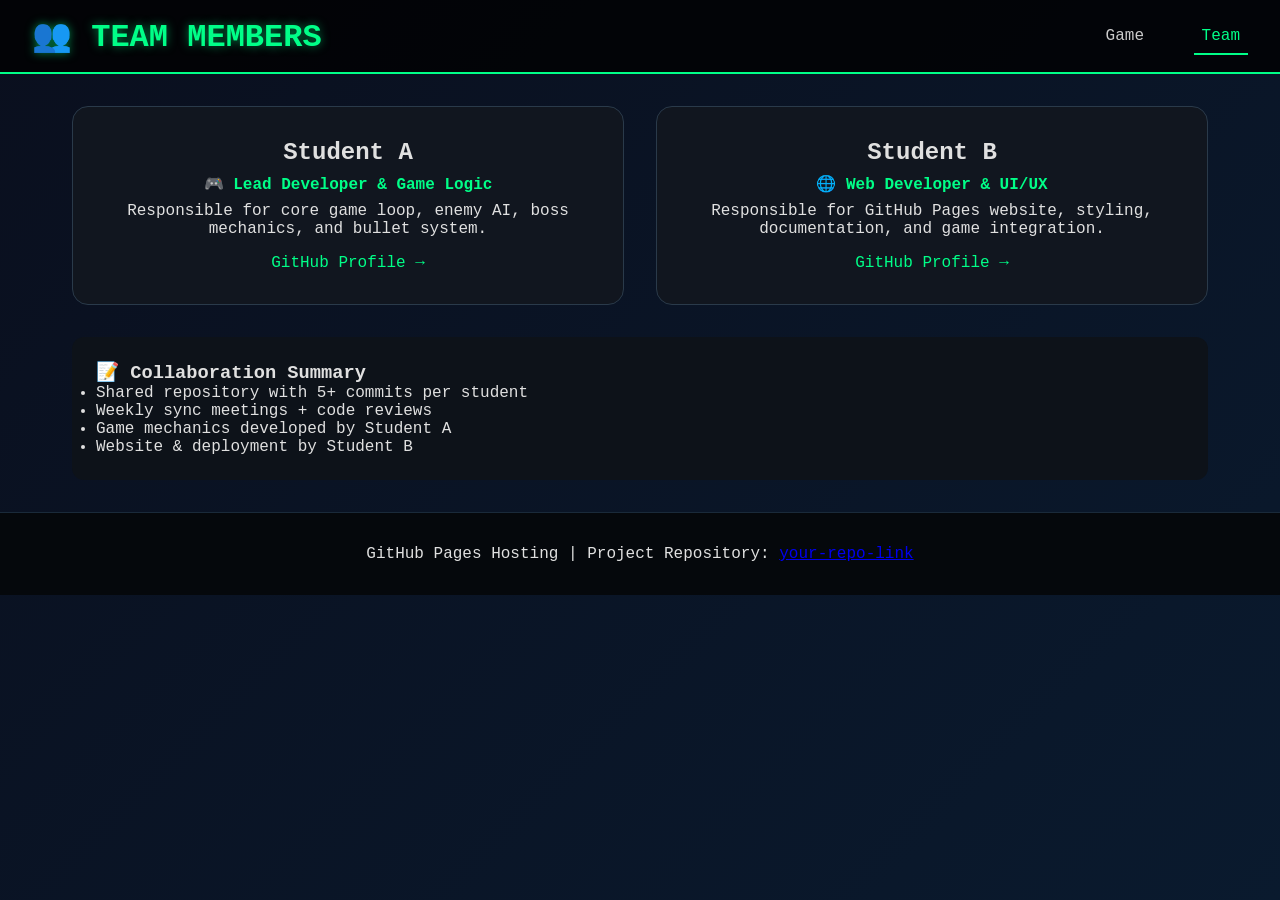
==== team.html @ d8b73cff "Add files via upload" ====
<!DOCTYPE html>
<html lang="en">
<head>
    <meta charset="UTF-8">
    <meta name="viewport" content="width=device-width, initial-scale=1.0">
    <title>Team | Top-Down Shooter</title>
    <link rel="stylesheet" href="style.css">
</head>
<body>
    <header>
        <h1>👥 TEAM MEMBERS</h1>
        <nav>
            <a href="index.html">Game</a>
            <a href="team.html" class="active">Team</a>
        </nav>
    </header>

    <main>
        <section class="team-container">
            <div class="team-card">
                <h2>Student A</h2>
                <p class="role">🎮 Lead Developer & Game Logic</p>
                <p>Responsible for core game loop, enemy AI, boss mechanics, and bullet system.</p>
                <a href="https://github.com/studentA" target="_blank" class="github-link">GitHub Profile →</a>
            </div>
            <div class="team-card">
                <h2>Student B</h2>
                <p class="role">🌐 Web Developer & UI/UX</p>
                <p>Responsible for GitHub Pages website, styling, documentation, and game integration.</p>
                <a href="https://github.com/studentB" target="_blank" class="github-link">GitHub Profile →</a>
            </div>
        </section>
        <section class="contribution-log">
            <h3>📝 Collaboration Summary</h3>
            <ul>
                <li>Shared repository with 5+ commits per student</li>
                <li>Weekly sync meetings + code reviews</li>
                <li>Game mechanics developed by Student A</li>
                <li>Website & deployment by Student B</li>
            </ul>
        </section>
    </main>

    <footer>
        <p>GitHub Pages Hosting | Project Repository: <a href="#">your-repo-link</a></p>
    </footer>
</body>
</html>
---- style.css ----
* {
    margin: 0;
    padding: 0;
    box-sizing: border-box;
}

body {
    font-family: 'Courier New', monospace;
    background: linear-gradient(135deg, #0a0f1e 0%, #0a1a2e 100%);
    color: #e0e0e0;
    min-height: 100vh;
}

header {
    background: rgba(0, 0, 0, 0.8);
    padding: 1rem 2rem;
    border-bottom: 2px solid #00ff88;
    display: flex;
    justify-content: space-between;
    align-items: center;
    flex-wrap: wrap;
}

header h1 {
    color: #00ff88;
    text-shadow: 0 0 10px rgba(0,255,136,0.5);
}

nav a {
    color: #ccc;
    text-decoration: none;
    margin-left: 2rem;
    padding: 0.5rem;
    transition: 0.3s;
}

nav a:hover, nav a.active {
    color: #00ff88;
    border-bottom: 2px solid #00ff88;
}

main {
    max-width: 1200px;
    margin: 2rem auto;
    padding: 0 2rem;
}

.hero {
    display: grid;
    grid-template-columns: 1fr 1fr;
    gap: 2rem;
}

.game-preview {
    background: #11161f;
    border-radius: 16px;
    padding: 2rem;
    text-align: center;
    border: 1px solid #2a3a4a;
}

.placeholder {
    background: #1a2533;
    height: 250px;
    display: flex;
    align-items: center;
    justify-content: center;
    border-radius: 12px;
    font-size: 2rem;
    margin-bottom: 1.5rem;
    border: 2px dashed #00ff88;
}

.btn {
    display: inline-block;
    background: #00ff88;
    color: #0a0f1e;
    padding: 12px 24px;
    text-decoration: none;
    border-radius: 8px;
    font-weight: bold;
    margin: 1rem 0;
    transition: 0.3s;
}

.btn:hover {
    background: #00cc6a;
    transform: scale(1.05);
}

.note {
    font-size: 0.8rem;
    color: #888;
}

.instructions {
    background: #11161f;
    border-radius: 16px;
    padding: 2rem;
    border: 1px solid #2a3a4a;
}

.instructions h2, .instructions h3 {
    color: #00ff88;
    margin-bottom: 1rem;
}

.instructions ul {
    margin-left: 1.5rem;
    margin-bottom: 1.5rem;
}

.instructions li {
    margin: 0.5rem 0;
}

.team-container {
    display: grid;
    grid-template-columns: repeat(auto-fit, minmax(300px, 1fr));
    gap: 2rem;
    margin-bottom: 2rem;
}

.team-card {
    background: #11161f;
    border-radius: 16px;
    padding: 2rem;
    text-align: center;
    border: 1px solid #2a3a4a;
}

.role {
    color: #00ff88;
    margin: 0.5rem 0;
    font-weight: bold;
}

.github-link {
    display: inline-block;
    margin-top: 1rem;
    color: #00ff88;
    text-decoration: none;
}

.contribution-log {
    background: #0d1219;
    padding: 1.5rem;
    border-radius: 12px;
    margin-top: 2rem;
}

footer {
    text-align: center;
    padding: 2rem;
    background: #05080c;
    margin-top: 2rem;
    border-top: 1px solid #1a2a3a;
}

@media (max-width: 768px) {
    .hero {
        grid-template-columns: 1fr;
    }
    header {
        flex-direction: column;
        gap: 1rem;
    }
    nav a {
        margin: 0 1rem;
    }
}
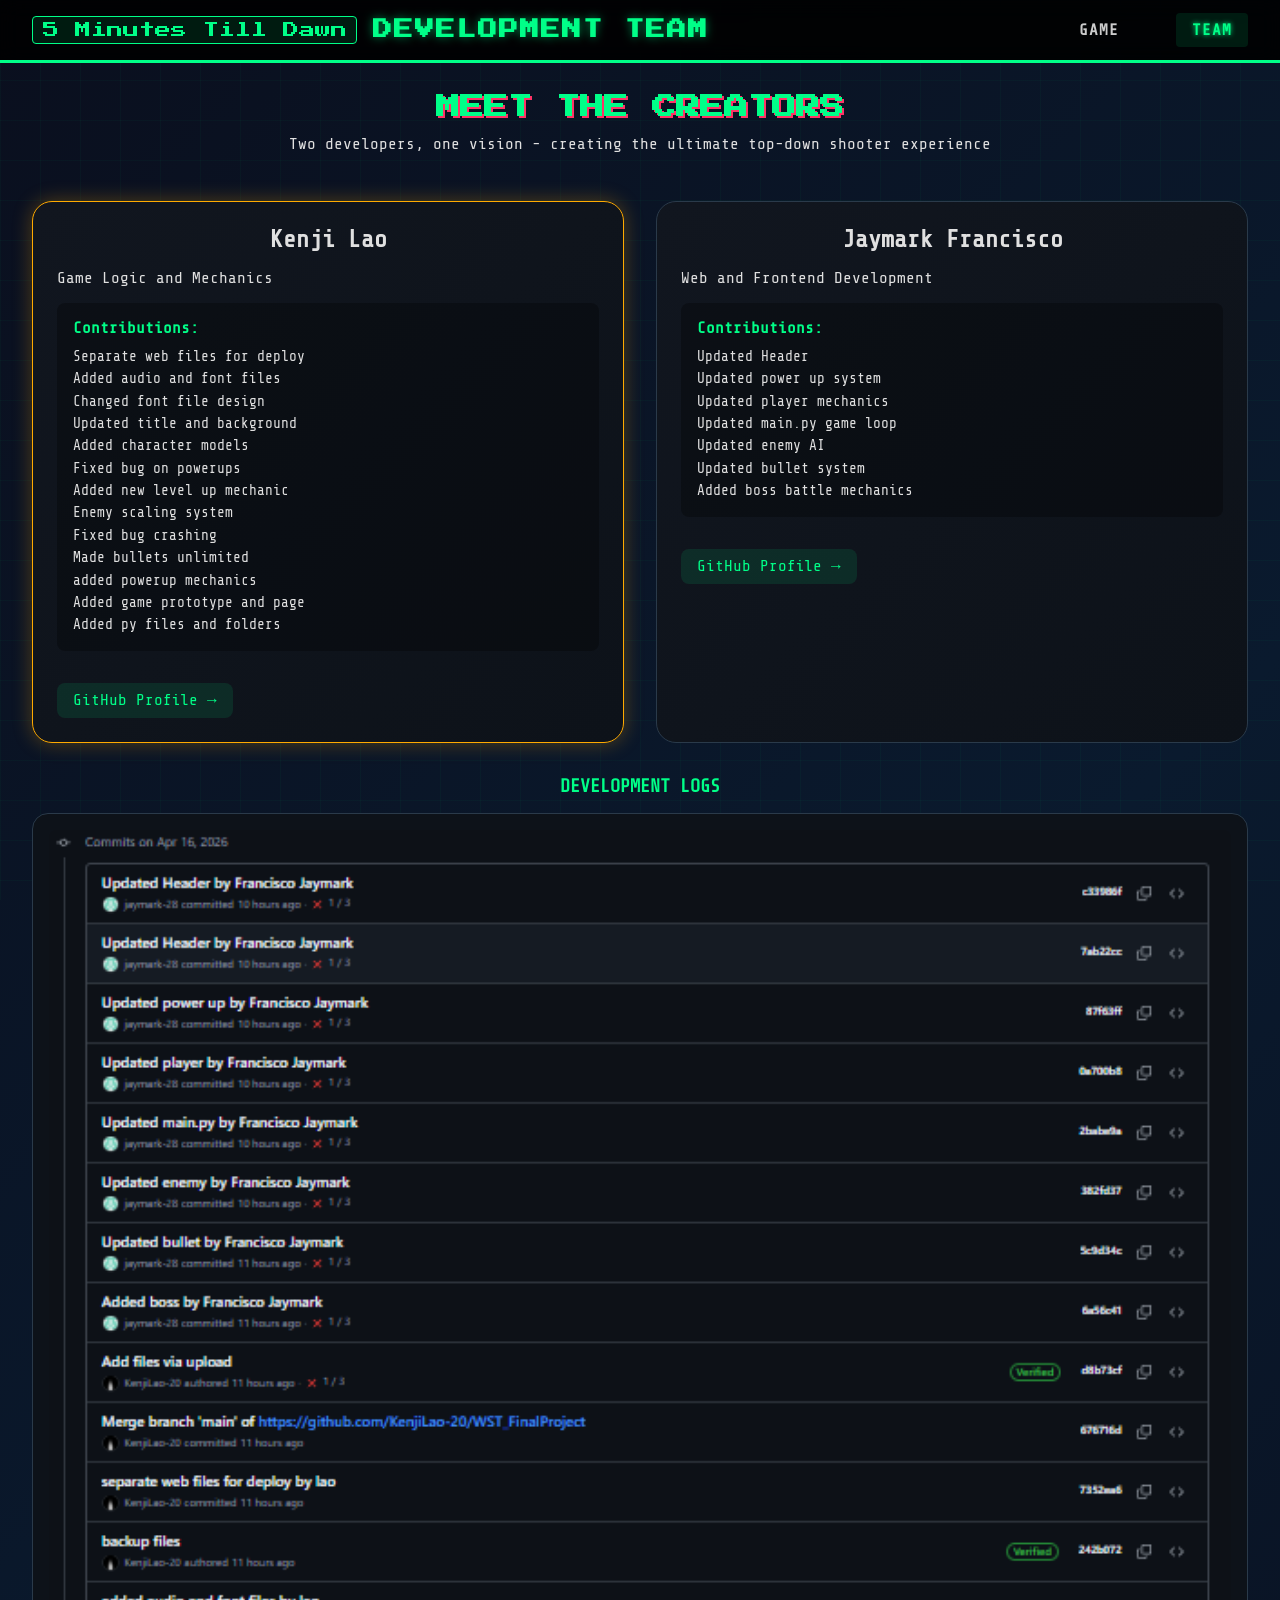
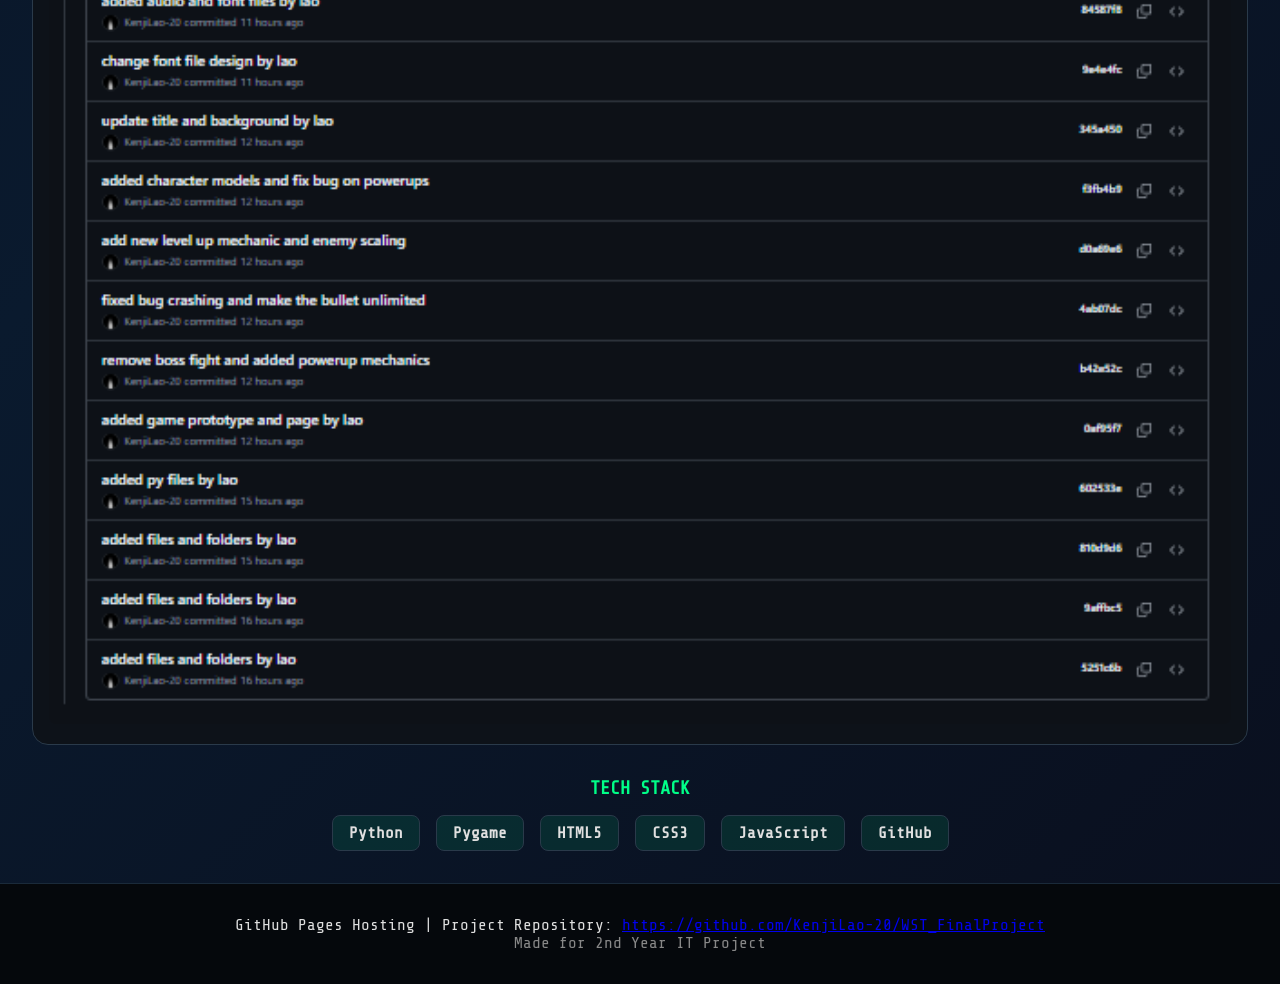
==== commit 2176f894: "deploy on github by lao" ====
--- a/team.html
+++ b/team.html
@@ -5,44 +5,101 @@
     <meta name="viewport" content="width=device-width, initial-scale=1.0">
     <title>Team | Top-Down Shooter</title>
     <link rel="stylesheet" href="style.css">
+    <link href="https://fonts.googleapis.com/css2?family=Press+Start+2P&family=Share+Tech+Mono&display=swap" rel="stylesheet">
 </head>
 <body>
     <header>
-        <h1>👥 TEAM MEMBERS</h1>
+        <div class="logo">
+            <span class="logo-icon">5 Minutes Till Dawn</span>
+            <h1>DEVELOPMENT TEAM</h1>
+        </div>
         <nav>
-            <a href="index.html">Game</a>
-            <a href="team.html" class="active">Team</a>
+            <a href="index.html">GAME</a>
+            <a href="team.html" class="active">TEAM</a>
         </nav>
     </header>
 
     <main>
+        <section class="team-hero">
+            <h2 class="glitch-text">MEET THE CREATORS</h2>
+            <p>Two developers, one vision - creating the ultimate top-down shooter experience</p>
+        </section>
+
         <section class="team-container">
+            <div class="team-card lead">
+                <div class="card-header">
+                    <h2>Kenji Lao</h2>
+                </div>
+                <p class="role">Game Logic and Mechanics</p>
+                <div class="contribution-list">
+                    <h4>Contributions:</h4>
+                    <ul>
+                        <li>Separate web files for deploy</li>
+                        <li>Added audio and font files</li>
+                        <li>Changed font file design</li>
+                        <li>Updated title and background</li>
+                        <li>Added character models</li>
+                        <li>Fixed bug on powerups</li>
+                        <li>Added new level up mechanic</li>
+                        <li>Enemy scaling system</li>
+                        <li>Fixed bug crashing</li>
+                        <li>Made bullets unlimited</li>
+                        <li>added powerup mechanics</li>
+                        <li>Added game prototype and page</li>
+                        <li>Added py files and folders</li>
+                    </ul>
+                </div>
+                <a href="https://github.com/KenjiLao-20" target="_blank" class="github-link">
+                    GitHub Profile →
+                </a>
+            </div>
+
             <div class="team-card">
-                <h2>Student A</h2>
-                <p class="role">🎮 Lead Developer & Game Logic</p>
-                <p>Responsible for core game loop, enemy AI, boss mechanics, and bullet system.</p>
-                <a href="https://github.com/studentA" target="_blank" class="github-link">GitHub Profile →</a>
-            </div>
-            <div class="team-card">
-                <h2>Student B</h2>
-                <p class="role">🌐 Web Developer & UI/UX</p>
-                <p>Responsible for GitHub Pages website, styling, documentation, and game integration.</p>
-                <a href="https://github.com/studentB" target="_blank" class="github-link">GitHub Profile →</a>
+                <div class="card-header">
+                    <h2>Jaymark Francisco</h2>
+                </div>
+                <p class="role">Web and Frontend Development</p>
+                <div class="contribution-list">
+                    <h4>Contributions:</h4>
+                    <ul>
+                        <li>Updated Header</li>
+                        <li>Updated power up system</li>
+                        <li>Updated player mechanics</li>
+                        <li>Updated main.py game loop</li>
+                        <li>Updated enemy AI</li>
+                        <li>Updated bullet system</li>
+                        <li>Added boss battle mechanics</li>
+                    </ul>
+                </div>
+                <a href="https://github.com/jaymark-28" target="_blank" class="github-link">
+                    GitHub Profile →
+                </a>
             </div>
         </section>
-        <section class="contribution-log">
-            <h3>📝 Collaboration Summary</h3>
-            <ul>
-                <li>Shared repository with 5+ commits per student</li>
-                <li>Weekly sync meetings + code reviews</li>
-                <li>Game mechanics developed by Student A</li>
-                <li>Website & deployment by Student B</li>
-            </ul>
+
+        <section class="logs-section">
+            <h3>DEVELOPMENT LOGS</h3>
+            <div class="logs-image-container">
+                <img src="logs.png" alt="Development Logs" class="logs-image">
+            </div>
+        </section>
+        
+        <section class="tech-stack">
+            <h3>TECH STACK</h3>
+            <div class="tech-icons">
+                <span>Python</span>
+                <span>Pygame</span>
+                <span>HTML5</span>
+                <span>CSS3</span>
+                <span>JavaScript</span>
+                <span>GitHub</span>
+            </div>
         </section>
     </main>
 
     <footer>
-        <p>GitHub Pages Hosting | Project Repository: <a href="#">your-repo-link</a></p>
+        <p>GitHub Pages Hosting | Project Repository: <a href="#">https://github.com/KenjiLao-20/WST_FinalProject</a></p>
+        <p class="footer-note">Made for 2nd Year IT Project</p>
     </footer>
 </body>
 </html>
--- a/style.css
+++ b/style.css
@@ -5,44 +5,88 @@
 }
 
 body {
-    font-family: 'Courier New', monospace;
-    background: linear-gradient(135deg, #0a0f1e 0%, #0a1a2e 100%);
+    font-family: 'Share Tech Mono', 'Courier New', monospace;
+    background: linear-gradient(135deg, #0a0f1e 0%, #0a1a2e 50%, #0a0f1e 100%);
     color: #e0e0e0;
     min-height: 100vh;
+    position: relative;
+}
+
+body::before {
+    content: '';
+    position: fixed;
+    top: 0;
+    left: 0;
+    width: 100%;
+    height: 100%;
+    background-image: 
+        linear-gradient(rgba(0, 255, 136, 0.03) 1px, transparent 1px),
+        linear-gradient(90deg, rgba(0, 255, 136, 0.03) 1px, transparent 1px);
+    background-size: 40px 40px;
+    pointer-events: none;
+    z-index: 0;
 }
 
 header {
-    background: rgba(0, 0, 0, 0.8);
+    background: rgba(0, 0, 0, 0.9);
     padding: 1rem 2rem;
-    border-bottom: 2px solid #00ff88;
+    border-bottom: 3px solid #00ff88;
     display: flex;
     justify-content: space-between;
     align-items: center;
     flex-wrap: wrap;
+    position: relative;
+    z-index: 10;
+    backdrop-filter: blur(10px);
+}
+
+.logo {
+    display: flex;
+    align-items: center;
+    gap: 1rem;
+}
+
+.logo-icon {
+    font-family: 'Press Start 2P', monospace;
+    font-size: 1rem;
+    color: #00ff88;
+    background: rgba(0,255,136,0.1);
+    padding: 0.3rem 0.6rem;
+    border-radius: 4px;
+    border: 1px solid #00ff88;
 }
 
 header h1 {
+    font-family: 'Press Start 2P', monospace;
+    font-size: 1.2rem;
     color: #00ff88;
     text-shadow: 0 0 10px rgba(0,255,136,0.5);
+    letter-spacing: 2px;
 }
 
 nav a {
     color: #ccc;
     text-decoration: none;
     margin-left: 2rem;
-    padding: 0.5rem;
+    padding: 0.5rem 1rem;
     transition: 0.3s;
+    font-weight: bold;
+    letter-spacing: 1px;
 }
 
 nav a:hover, nav a.active {
     color: #00ff88;
-    border-bottom: 2px solid #00ff88;
+    background: rgba(0, 255, 136, 0.1);
+    border-radius: 4px;
+    text-shadow: 0 0 5px #00ff88;
 }
 
 main {
-    max-width: 1200px;
+    max-width: 1400px;
     margin: 2rem auto;
     padding: 0 2rem;
+    position: relative;
+    z-index: 1;
 }
 
 .hero {
@@ -52,101 +96,395 @@
 }
 
 .game-preview {
-    background: #11161f;
+    background: linear-gradient(135deg, #11161f, #0d1219);
+    border-radius: 20px;
+    padding: 1.5rem;
+    border: 1px solid #2a3a4a;
+    box-shadow: 0 10px 30px rgba(0,0,0,0.5);
+}
+
+.game-screen {
+    background: #000000;
+    border-radius: 12px;
+    overflow: hidden;
+    margin-bottom: 1.5rem;
+    border: 2px solid #00ff88;
+    box-shadow: 0 0 20px rgba(0,255,136,0.3);
+}
+
+.preview-image {
+    width: 100%;
+    height: auto;
+    display: block;
+}
+
+.download-card {
+    background: linear-gradient(135deg, #0a1a2a, #050a10);
     border-radius: 16px;
-    padding: 2rem;
+    padding: 1.5rem;
     text-align: center;
     border: 1px solid #2a3a4a;
-}
-
-.placeholder {
-    background: #1a2533;
-    height: 250px;
+    transition: transform 0.3s;
+}
+
+.download-card:hover {
+    transform: translateY(-5px);
+    border-color: #00ff88;
+}
+
+.download-icon {
+    font-family: 'Press Start 2P', monospace;
+    font-size: 2rem;
+    margin-bottom: 0.5rem;
+    color: #00ff88;
+}
+
+.download-card h3 {
+    color: #00ff88;
+    margin-bottom: 0.5rem;
+}
+
+.btn {
+    display: inline-block;
+    background: linear-gradient(135deg, #00ff88, #00cc6a);
+    color: #0a0f1e;
+    padding: 14px 28px;
+    text-decoration: none;
+    border-radius: 8px;
+    font-weight: bold;
+    margin: 1rem 0;
+    transition: 0.3s;
+    font-family: 'Press Start 2P', monospace;
+    font-size: 0.8rem;
+    border: none;
+    cursor: pointer;
+    box-shadow: 0 4px 15px rgba(0,255,136,0.3);
+}
+
+.btn:hover {
+    transform: scale(1.05);
+    box-shadow: 0 6px 20px rgba(0,255,136,0.5);
+}
+
+.note {
+    font-size: 0.7rem;
+    color: #888;
+}
+
+.instructions {
+    background: linear-gradient(135deg, #11161f, #0d1219);
+    border-radius: 20px;
+    padding: 1.5rem;
+    border: 1px solid #2a3a4a;
+}
+
+.instruction-header {
+    margin-bottom: 1.5rem;
+    border-bottom: 2px solid #00ff88;
+    padding-bottom: 0.5rem;
+}
+
+.instructions h2, .instructions h3 {
+    color: #00ff88;
+    margin-bottom: 1rem;
+}
+
+.controls-grid {
+    display: grid;
+    grid-template-columns: 1fr 1fr;
+    gap: 1rem;
+    margin-bottom: 1.5rem;
+}
+
+.control-group {
+    background: rgba(0,0,0,0.3);
+    padding: 1rem;
+    border-radius: 8px;
+    text-align: center;
+}
+
+.keys kbd {
+    background: #000;
+    border: 1px solid #00ff88;
+    padding: 0.3rem 0.6rem;
+    border-radius: 4px;
+    font-family: monospace;
+    font-weight: bold;
+    color: #00ff88;
+    margin: 0 2px;
+    display: inline-block;
+}
+
+.game-mechanics {
+    margin: 1.5rem 0;
+}
+
+.mechanics-list {
+    list-style: none;
+    padding: 0;
+}
+
+.mechanics-list li {
+    padding: 0.5rem 0;
+    display: flex;
+    align-items: center;
+    gap: 0.5rem;
+    border-bottom: 1px solid #2a3a4a;
+}
+
+.setup-instructions {
+    margin: 1.5rem 0;
+    background: rgba(0,0,0,0.3);
+    border-radius: 12px;
+    padding: 1rem;
+}
+
+.setup-steps {
+    display: flex;
+    flex-direction: column;
+    gap: 0.8rem;
+}
+
+.step {
+    display: flex;
+    align-items: center;
+    gap: 1rem;
+}
+
+.step-number {
+    background: #00ff88;
+    color: #0a0f1e;
+    width: 28px;
+    height: 28px;
     display: flex;
     align-items: center;
     justify-content: center;
-    border-radius: 12px;
-    font-size: 2rem;
-    margin-bottom: 1.5rem;
-    border: 2px dashed #00ff88;
-}
-
-.btn {
-    display: inline-block;
-    background: #00ff88;
-    color: #0a0f1e;
-    padding: 12px 24px;
-    text-decoration: none;
-    border-radius: 8px;
-    font-weight: bold;
-    margin: 1rem 0;
-    transition: 0.3s;
-}
-
-.btn:hover {
-    background: #00cc6a;
-    transform: scale(1.05);
-}
-
-.note {
-    font-size: 0.8rem;
-    color: #888;
-}
-
-.instructions {
-    background: #11161f;
+    border-radius: 50%;
+    font-weight: bold;
+    font-size: 0.9rem;
+}
+
+.step p {
+    margin: 0;
+}
+
+.step code {
+    background: #000;
+    padding: 0.2rem 0.4rem;
+    border-radius: 4px;
+    font-family: monospace;
+    color: #00ff88;
+}
+
+.feature-badges {
+    display: flex;
+    flex-wrap: wrap;
+    gap: 0.5rem;
+    margin-top: 1rem;
+}
+
+.badge {
+    background: rgba(0, 255, 136, 0.1);
+    border: 1px solid #00ff88;
+    padding: 0.3rem 0.8rem;
+    border-radius: 20px;
+    font-size: 0.7rem;
+    font-weight: bold;
+}
+
+.system-requirements {
+    margin-top: 2rem;
+    background: rgba(0,0,0,0.3);
     border-radius: 16px;
-    padding: 2rem;
-    border: 1px solid #2a3a4a;
-}
-
-.instructions h2, .instructions h3 {
+    padding: 1.5rem;
+    text-align: center;
+}
+
+.system-requirements h3 {
     color: #00ff88;
     margin-bottom: 1rem;
 }
 
-.instructions ul {
-    margin-left: 1.5rem;
-    margin-bottom: 1.5rem;
-}
-
-.instructions li {
-    margin: 0.5rem 0;
+.req-grid {
+    display: flex;
+    justify-content: center;
+    gap: 2rem;
+    flex-wrap: wrap;
+}
+
+.req-item {
+    background: rgba(0,255,136,0.1);
+    padding: 0.5rem 1rem;
+    border-radius: 8px;
+    font-weight: bold;
+}
+
+.team-hero {
+    text-align: center;
+    margin-bottom: 3rem;
+}
+
+.glitch-text {
+    font-family: 'Press Start 2P', monospace;
+    font-size: 1.5rem;
+    color: #00ff88;
+    margin-bottom: 1rem;
+    text-shadow: 2px 2px 0 #ff3366;
 }
 
 .team-container {
     display: grid;
-    grid-template-columns: repeat(auto-fit, minmax(300px, 1fr));
+    grid-template-columns: repeat(auto-fit, minmax(350px, 1fr));
     gap: 2rem;
     margin-bottom: 2rem;
 }
 
 .team-card {
-    background: #11161f;
+    background: linear-gradient(135deg, #11161f, #0d1219);
+    border-radius: 20px;
+    padding: 1.5rem;
+    border: 1px solid #2a3a4a;
+    transition: all 0.3s;
+}
+
+.team-card:hover {
+    transform: translateY(-10px);
+    border-color: #00ff88;
+    box-shadow: 0 10px 30px rgba(0,255,136,0.2);
+}
+
+.team-card.lead {
+    border-color: #ffaa00;
+    box-shadow: 0 0 20px rgba(255,170,0,0.3);
+}
+
+.card-header {
+    text-align: center;
+    margin-bottom: 1rem;
+}
+
+.avatar {
+    font-family: 'Press Start 2P', monospace;
+    font-size: 2rem;
+    margin-bottom: 0.5rem;
+    color: #00ff88;
+}
+
+.role-badge {
+    display: inline-block;
+    background: rgba(0,255,136,0.2);
+    padding: 0.2rem 0.8rem;
+    border-radius: 20px;
+    font-size: 0.7rem;
+    font-weight: bold;
+    margin-top: 0.5rem;
+}
+
+.role-badge.lead {
+    background: rgba(255,170,0,0.3);
+    color: #ffaa00;
+}
+
+.contribution-list {
+    margin: 1rem 0;
+    padding: 1rem;
+    background: rgba(0,0,0,0.3);
+    border-radius: 8px;
+}
+
+.contribution-list h4 {
+    color: #00ff88;
+    margin-bottom: 0.5rem;
+}
+
+.contribution-list ul {
+    list-style: none;
+    padding-left: 0;
+}
+
+.contribution-list li {
+    padding: 0.2rem 0;
+    font-size: 0.9rem;
+}
+
+.stats {
+    display: flex;
+    justify-content: space-around;
+    margin: 1rem 0;
+    padding: 0.5rem;
+    background: rgba(0,0,0,0.2);
+    border-radius: 8px;
+}
+
+.stats span {
+    font-size: 0.8rem;
+    font-weight: bold;
+}
+
+.github-link {
+    display: inline-flex;
+    align-items: center;
+    gap: 0.5rem;
+    margin-top: 1rem;
+    color: #00ff88;
+    text-decoration: none;
+    padding: 0.5rem 1rem;
+    background: rgba(0,255,136,0.1);
+    border-radius: 8px;
+    transition: 0.3s;
+}
+
+.github-link:hover {
+    background: rgba(0,255,136,0.2);
+    transform: translateX(5px);
+}
+
+.logs-section {
+    margin: 2rem 0;
+    text-align: center;
+}
+
+.logs-section h3 {
+    color: #00ff88;
+    margin-bottom: 1rem;
+}
+
+.logs-image-container {
+    background: #0d1219;
     border-radius: 16px;
-    padding: 2rem;
-    text-align: center;
+    padding: 1rem;
     border: 1px solid #2a3a4a;
 }
 
-.role {
-    color: #00ff88;
-    margin: 0.5rem 0;
-    font-weight: bold;
-}
-
-.github-link {
-    display: inline-block;
-    margin-top: 1rem;
-    color: #00ff88;
-    text-decoration: none;
-}
-
-.contribution-log {
-    background: #0d1219;
-    padding: 1.5rem;
-    border-radius: 12px;
+.logs-image {
+    width: 100%;
+    height: auto;
+    border-radius: 8px;
+}
+
+.tech-stack {
     margin-top: 2rem;
+    text-align: center;
+}
+
+.tech-stack h3 {
+    color: #00ff88;
+    margin-bottom: 1rem;
+}
+
+.tech-icons {
+    display: flex;
+    flex-wrap: wrap;
+    justify-content: center;
+    gap: 1rem;
+}
+
+.tech-icons span {
+    background: rgba(0,255,136,0.1);
+    padding: 0.5rem 1rem;
+    border-radius: 8px;
+    font-weight: bold;
+    border: 1px solid #2a3a4a;
 }
 
 footer {
@@ -155,6 +493,22 @@
     background: #05080c;
     margin-top: 2rem;
     border-top: 1px solid #1a2a3a;
+    position: relative;
+    z-index: 1;
+}
+
+.footer-links {
+    margin-top: 0.5rem;
+    font-size: 0.8rem;
+}
+
+.footer-links a, .footer-note {
+    color: #888;
+    text-decoration: none;
+}
+
+.footer-links a:hover {
+    color: #00ff88;
 }
 
 @media (max-width: 768px) {
@@ -164,8 +518,18 @@
     header {
         flex-direction: column;
         gap: 1rem;
+        text-align: center;
     }
     nav a {
-        margin: 0 1rem;
+        margin: 0 0.5rem;
+    }
+    .controls-grid {
+        grid-template-columns: 1fr;
+    }
+    header h1 {
+        font-size: 0.9rem;
+    }
+    .glitch-text {
+        font-size: 1rem;
     }
 }
